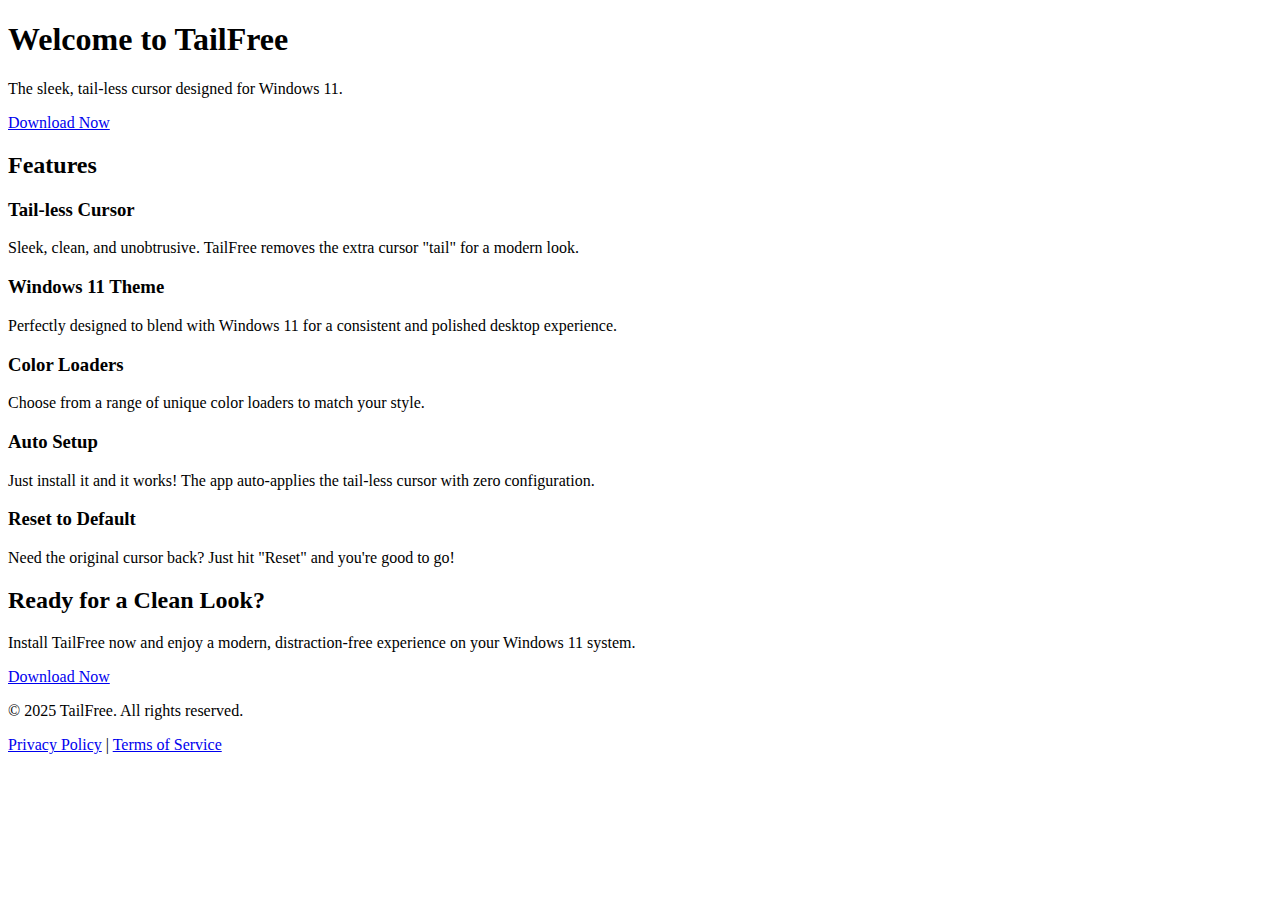
==== index.html @ 6e9a43a1 "Create index.html" ====
<!DOCTYPE html>
<html lang="en">
<head>
    <meta charset="UTF-8">
    <meta name="viewport" content="width=device-width, initial-scale=1.0">
    <meta http-equiv="X-UA-Compatible" content="ie=edge">
    <title>TailFree - Tail-less Cursor for Windows 11</title>
    <link rel="stylesheet" href="styles.css">
</head>
<body>
    <!-- Header Section -->
    <header class="header">
        <div class="container">
            <h1>Welcome to TailFree</h1>
            <p>The sleek, tail-less cursor designed for Windows 11.</p>
            <a href="https://tailfree.pages.dev/downloads" class="cta-button">Download Now</a>
        </div>
    </header>

    <!-- Features Section -->
    <section id="features" class="features">
        <div class="container">
            <h2>Features</h2>
            <div class="feature-list">
                <div class="feature">
                    <h3>Tail-less Cursor</h3>
                    <p>Sleek, clean, and unobtrusive. TailFree removes the extra cursor "tail" for a modern look.</p>
                </div>
                <div class="feature">
                    <h3>Windows 11 Theme</h3>
                    <p>Perfectly designed to blend with Windows 11 for a consistent and polished desktop experience.</p>
                </div>
                <div class="feature">
                    <h3>Color Loaders</h3>
                    <p>Choose from a range of unique color loaders to match your style.</p>
                </div>
                <div class="feature">
                    <h3>Auto Setup</h3>
                    <p>Just install it and it works! The app auto-applies the tail-less cursor with zero configuration.</p>
                </div>
                <div class="feature">
                    <h3>Reset to Default</h3>
                    <p>Need the original cursor back? Just hit "Reset" and you're good to go!</p>
                </div>
            </div>
        </div>
    </section>

    <!-- Call to Action Section -->
    <section id="download" class="download">
        <div class="container">
            <h2>Ready for a Clean Look?</h2>
            <p>Install TailFree now and enjoy a modern, distraction-free experience on your Windows 11 system.</p>
            <a href="https://tailfree.pages.dev/downloads" class="cta-button">Download Now</a>
        </div>
    </section>

    <!-- Footer Section -->
    <footer class="footer">
        <div class="container">
            <p>&copy; 2025 TailFree. All rights reserved.</p>
            <p><a href="https://tailfree.pages.dev/privacy-policy">Privacy Policy</a> | <a href="https://tailfree.pages.dev/terms">Terms of Service</a></p>
        </div>
    </footer>
</body>
</html>
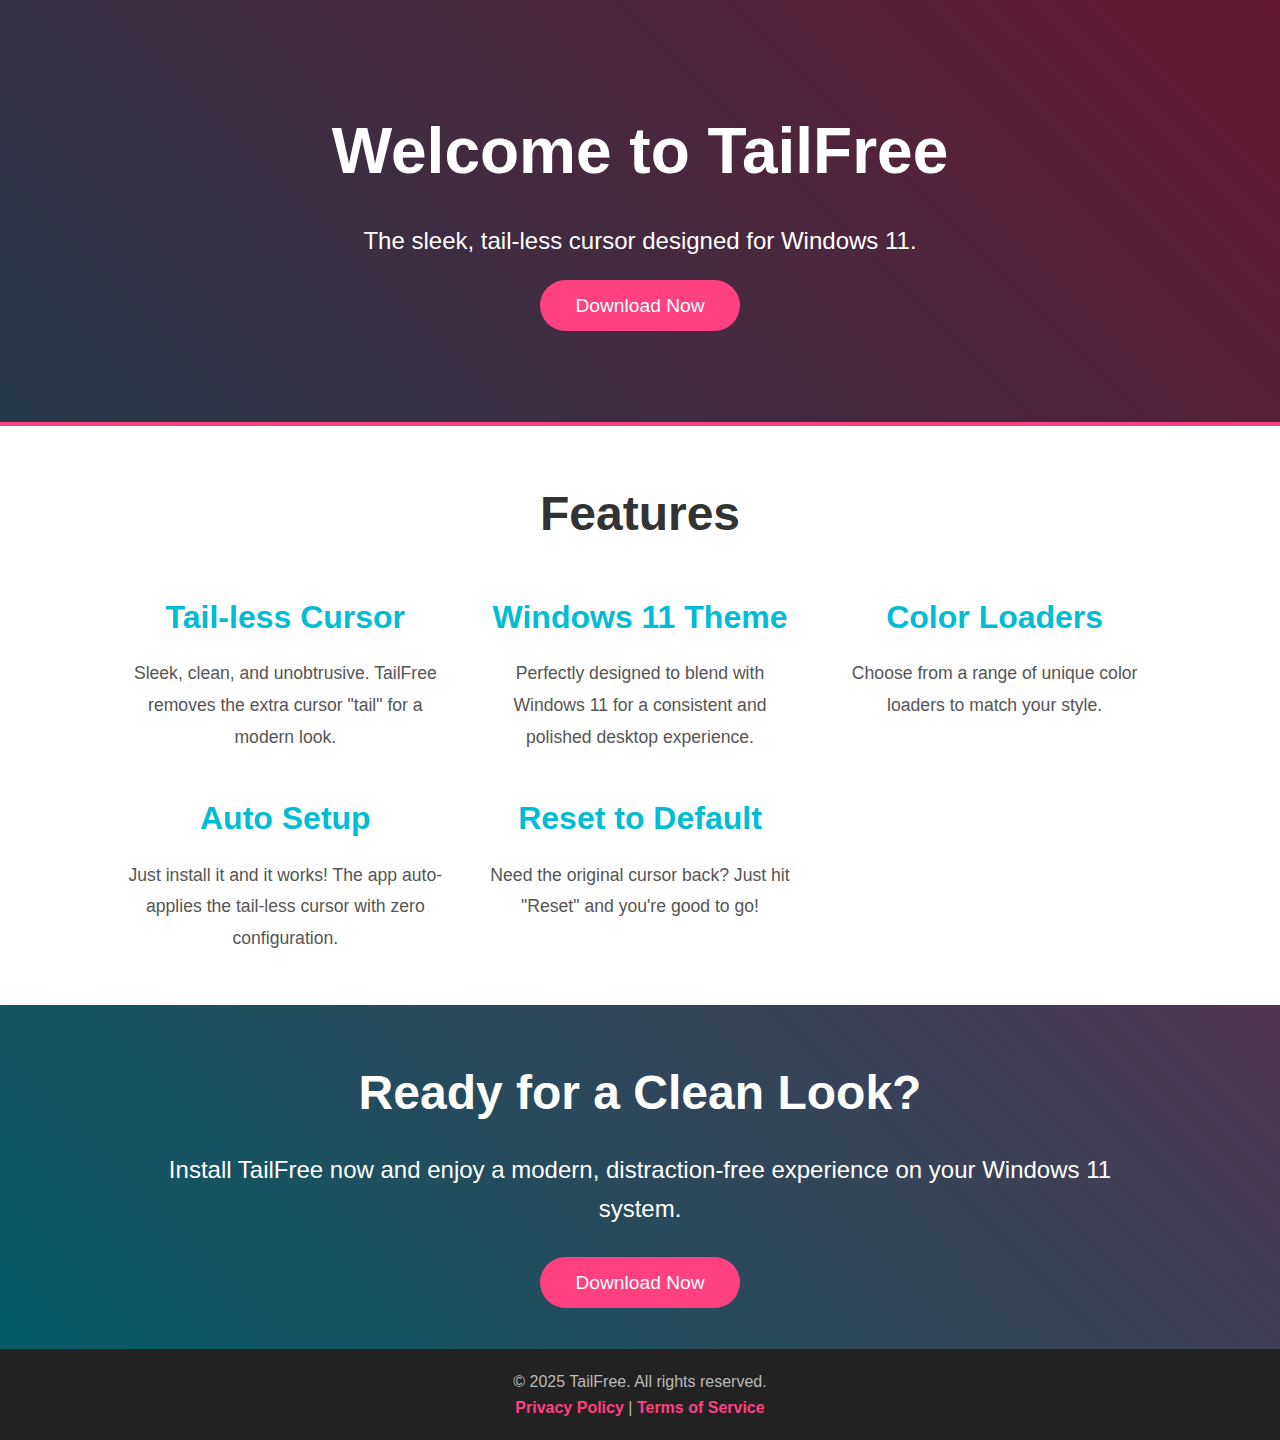
==== commit 92d44c4a: "Update index.html" ====
--- a/index.html
+++ b/index.html
@@ -9,7 +9,7 @@
 </head>
 <body>
     <!-- Header Section -->
-    <header class="header">
+    <header class="header fade-in">
         <div class="container">
             <h1>Welcome to TailFree</h1>
             <p>The sleek, tail-less cursor designed for Windows 11.</p>
@@ -18,27 +18,27 @@
     </header>
 
     <!-- Features Section -->
-    <section id="features" class="features">
+    <section id="features" class="features fade-in">
         <div class="container">
             <h2>Features</h2>
             <div class="feature-list">
-                <div class="feature">
+                <div class="feature fade-up">
                     <h3>Tail-less Cursor</h3>
                     <p>Sleek, clean, and unobtrusive. TailFree removes the extra cursor "tail" for a modern look.</p>
                 </div>
-                <div class="feature">
+                <div class="feature fade-up">
                     <h3>Windows 11 Theme</h3>
                     <p>Perfectly designed to blend with Windows 11 for a consistent and polished desktop experience.</p>
                 </div>
-                <div class="feature">
+                <div class="feature fade-up">
                     <h3>Color Loaders</h3>
                     <p>Choose from a range of unique color loaders to match your style.</p>
                 </div>
-                <div class="feature">
+                <div class="feature fade-up">
                     <h3>Auto Setup</h3>
                     <p>Just install it and it works! The app auto-applies the tail-less cursor with zero configuration.</p>
                 </div>
-                <div class="feature">
+                <div class="feature fade-up">
                     <h3>Reset to Default</h3>
                     <p>Need the original cursor back? Just hit "Reset" and you're good to go!</p>
                 </div>
@@ -47,7 +47,7 @@
     </section>
 
     <!-- Call to Action Section -->
-    <section id="download" class="download">
+    <section id="download" class="download fade-in">
         <div class="container">
             <h2>Ready for a Clean Look?</h2>
             <p>Install TailFree now and enjoy a modern, distraction-free experience on your Windows 11 system.</p>
@@ -56,11 +56,13 @@
     </section>
 
     <!-- Footer Section -->
-    <footer class="footer">
+    <footer class="footer fade-in">
         <div class="container">
             <p>&copy; 2025 TailFree. All rights reserved.</p>
             <p><a href="https://tailfree.pages.dev/privacy-policy">Privacy Policy</a> | <a href="https://tailfree.pages.dev/terms">Terms of Service</a></p>
         </div>
     </footer>
+
+    <script src="script.js"></script>
 </body>
 </html>
--- a/styles.css
+++ b/styles.css
@@ -0,0 +1,143 @@
+/* Global Reset */
+* {
+    margin: 0;
+    padding: 0;
+    box-sizing: border-box;
+    font-family: 'Arial', sans-serif;
+}
+
+body {
+    background: linear-gradient(45deg, #00bcd4, #ff4081); /* Gradient background */
+    color: white;
+    text-align: center;
+    font-size: 16px;
+    line-height: 1.6;
+}
+
+/* Container */
+.container {
+    width: 80%;
+    max-width: 1200px;
+    margin: 0 auto;
+}
+
+/* Header */
+.header {
+    background-color: rgba(0, 0, 0, 0.6); /* Dark semi-transparent overlay */
+    padding: 100px 0;
+    border-bottom: 4px solid #ff4081;
+}
+
+.header h1 {
+    font-size: 4rem;
+    margin-bottom: 20px;
+    color: #fff;
+}
+
+.header p {
+    font-size: 1.5rem;
+    margin-bottom: 30px;
+}
+
+.cta-button {
+    background: #ff4081;
+    color: white;
+    padding: 15px 35px;
+    font-size: 1.2rem;
+    text-decoration: none;
+    border-radius: 30px;
+    transition: background 0.3s ease, transform 0.3s ease;
+}
+
+.cta-button:hover {
+    background: #ff80ab;
+    transform: scale(1.05);
+}
+
+/* Features Section */
+.features {
+    background: #fff;
+    color: #333;
+    padding: 50px 0;
+}
+
+.features h2 {
+    font-size: 3rem;
+    margin-bottom: 40px;
+}
+
+.feature-list {
+    display: grid;
+    grid-template-columns: repeat(auto-fill, minmax(250px, 1fr));
+    gap: 40px;
+}
+
+.feature h3 {
+    font-size: 2rem;
+    color: #00bcd4;
+    margin-bottom: 15px;
+}
+
+.feature p {
+    font-size: 1.1rem;
+    line-height: 1.8;
+    color: #555;
+}
+
+/* Download Section */
+.download {
+    background: rgba(0, 0, 0, 0.5);
+    padding: 50px 0;
+    color: white;
+}
+
+.download h2 {
+    font-size: 3rem;
+    margin-bottom: 20px;
+}
+
+.download p {
+    font-size: 1.5rem;
+    margin-bottom: 40px;
+}
+
+/* Footer Section */
+.footer {
+    background-color: #222;
+    padding: 20px 0;
+    color: #bbb;
+}
+
+.footer a {
+    color: #ff4081;
+    text-decoration: none;
+    font-weight: bold;
+}
+
+.footer a:hover {
+    color: #ff80ab;
+}
+
+/* Responsive */
+@media (max-width: 768px) {
+    .header h1 {
+        font-size: 2.5rem;
+    }
+
+    .header p {
+        font-size: 1.2rem;
+    }
+
+    .cta-button {
+        font-size: 1rem;
+        padding: 12px 30px;
+    }
+
+    .feature h3 {
+        font-size: 1.5rem;
+    }
+
+    .feature p {
+        font-size: 1rem;
+    }
+}
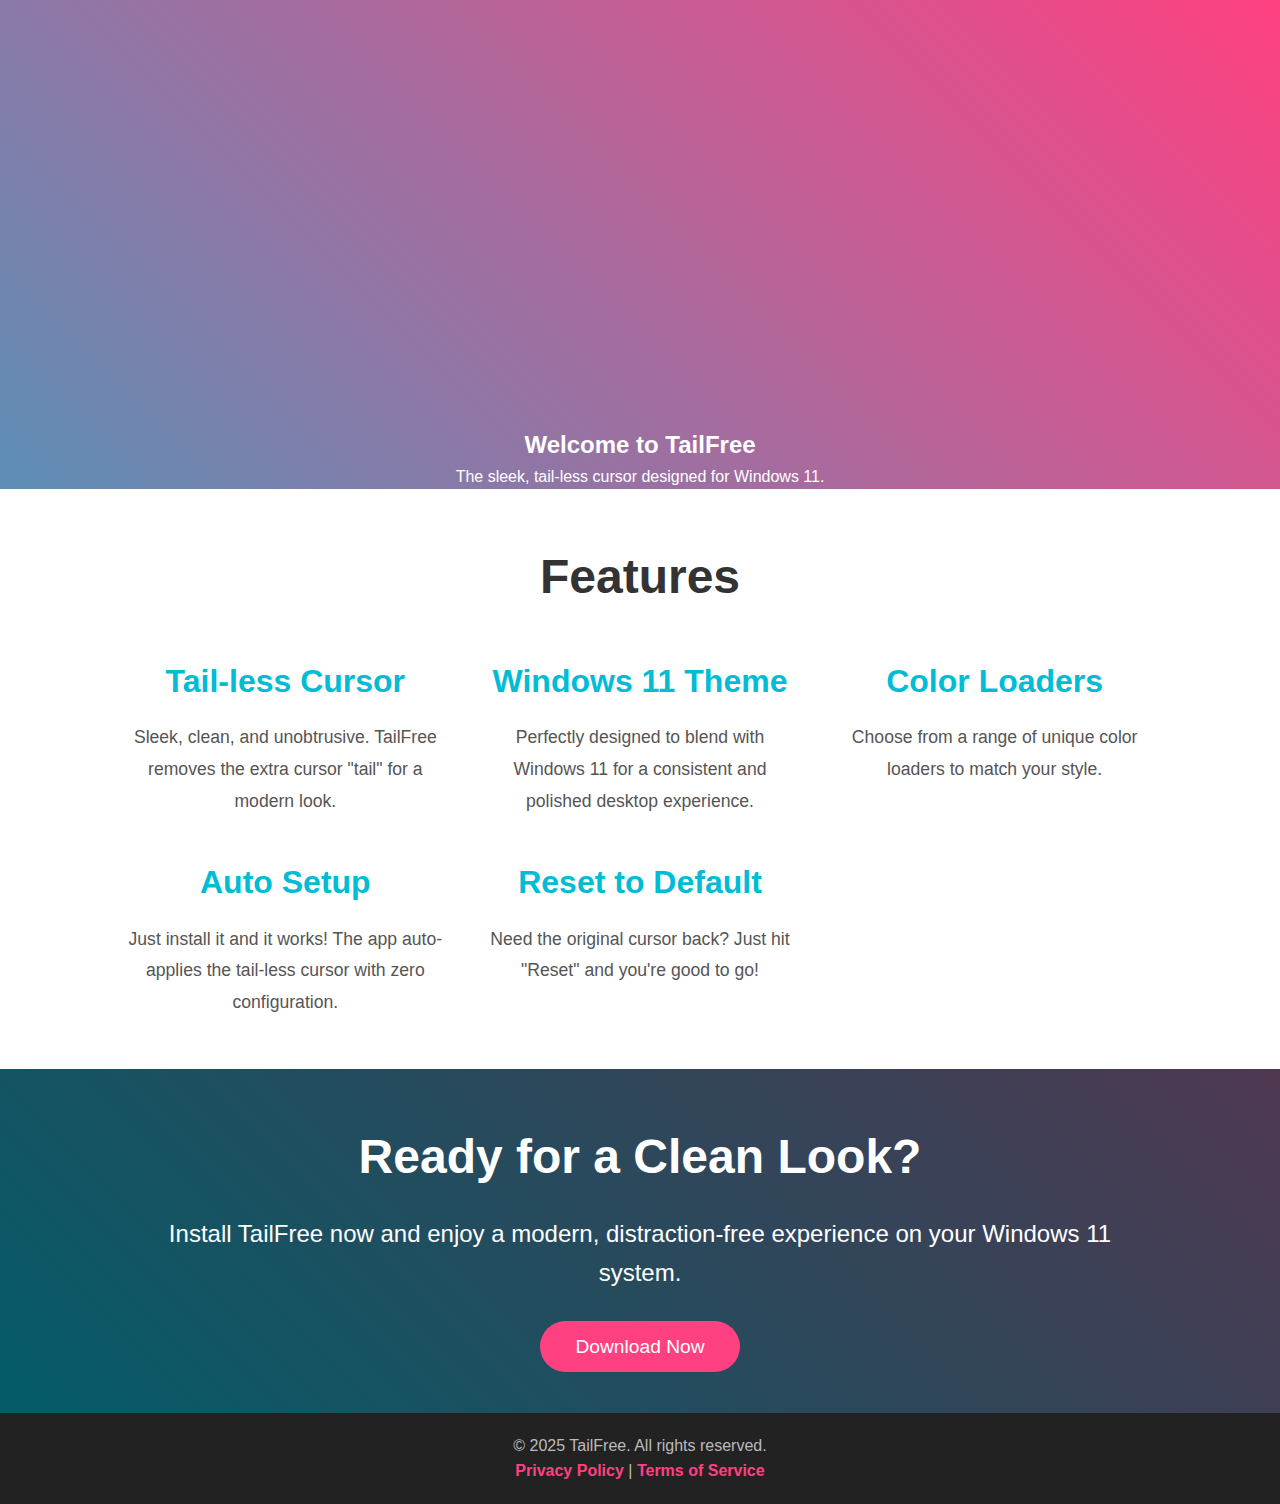
==== commit f456762a: "Update index.html" ====
--- a/index.html
+++ b/index.html
@@ -13,9 +13,17 @@
         <div class="container">
             <h1>Welcome to TailFree</h1>
             <p>The sleek, tail-less cursor designed for Windows 11.</p>
-            <a href="https://tailfree.pages.dev/downloads" class="cta-button">Download Now</a>
+            <a href="downloads.html" class="cta-button">Download Now</a>
         </div>
     </header>
+
+    <!-- Typing Effect Section -->
+    <section id="typing-effect" class="typing-effect">
+        <div class="container">
+            <h2 class="typing-text">Welcome to TailFree</h2>
+            <p class="typing-description">The sleek, tail-less cursor designed for Windows 11.</p>
+        </div>
+    </section>
 
     <!-- Features Section -->
     <section id="features" class="features fade-in">
@@ -51,7 +59,7 @@
         <div class="container">
             <h2>Ready for a Clean Look?</h2>
             <p>Install TailFree now and enjoy a modern, distraction-free experience on your Windows 11 system.</p>
-            <a href="https://tailfree.pages.dev/downloads" class="cta-button">Download Now</a>
+            <a href="downloads.html" class="cta-button">Download Now</a>
         </div>
     </section>
 
@@ -59,7 +67,7 @@
     <footer class="footer fade-in">
         <div class="container">
             <p>&copy; 2025 TailFree. All rights reserved.</p>
-            <p><a href="https://tailfree.pages.dev/privacy-policy">Privacy Policy</a> | <a href="https://tailfree.pages.dev/terms">Terms of Service</a></p>
+            <p><a href="privacy-policy.html">Privacy Policy</a> | <a href="terms.html">Terms of Service</a></p>
         </div>
     </footer>
 
--- a/styles.css
+++ b/styles.css
@@ -12,6 +12,8 @@
     text-align: center;
     font-size: 16px;
     line-height: 1.6;
+    overflow-x: hidden; /* Prevents horizontal scroll */
+    scroll-behavior: smooth; /* Smooth scrolling */
 }
 
 /* Container */
@@ -26,6 +28,8 @@
     background-color: rgba(0, 0, 0, 0.6); /* Dark semi-transparent overlay */
     padding: 100px 0;
     border-bottom: 4px solid #ff4081;
+    transform: translateY(-30px); /* Starting position for animation */
+    opacity: 0; /* Starting opacity for animation */
 }
 
 .header h1 {
@@ -46,12 +50,13 @@
     font-size: 1.2rem;
     text-decoration: none;
     border-radius: 30px;
-    transition: background 0.3s ease, transform 0.3s ease;
+    transition: background 0.3s ease, transform 0.3s ease, box-shadow 0.3s ease;
 }
 
 .cta-button:hover {
     background: #ff80ab;
     transform: scale(1.05);
+    box-shadow: 0 4px 12px rgba(255, 64, 129, 0.5);
 }
 
 /* Features Section */
@@ -82,6 +87,12 @@
     font-size: 1.1rem;
     line-height: 1.8;
     color: #555;
+    transition: transform 0.3s ease, box-shadow 0.3s ease;
+}
+
+.feature:hover {
+    transform: translateY(-10px);
+    box-shadow: 0 4px 20px rgba(0, 188, 212, 0.3);
 }
 
 /* Download Section */
@@ -118,6 +129,45 @@
     color: #ff80ab;
 }
 
+/* Animations */
+.fade-in {
+    animation: fadeIn 1s forwards;
+}
+
+.fade-up {
+    animation: fadeUp 1s ease-in-out forwards;
+}
+
+/* Fade-in animation */
+@keyframes fadeIn {
+    from {
+        opacity: 0;
+        transform: translateY(30px);
+    }
+    to {
+        opacity: 1;
+        transform: translateY(0);
+    }
+}
+
+/* Fade-up animation for features */
+@keyframes fadeUp {
+    from {
+        opacity: 0;
+        transform: translateY(30px);
+    }
+    to {
+        opacity: 1;
+        transform: translateY(0);
+    }
+}
+
+/* Hover Effects for Features */
+.feature:hover {
+    transform: translateY(-10px);
+    box-shadow: 0 4px 20px rgba(0, 188, 212, 0.3);
+}
+
 /* Responsive */
 @media (max-width: 768px) {
     .header h1 {
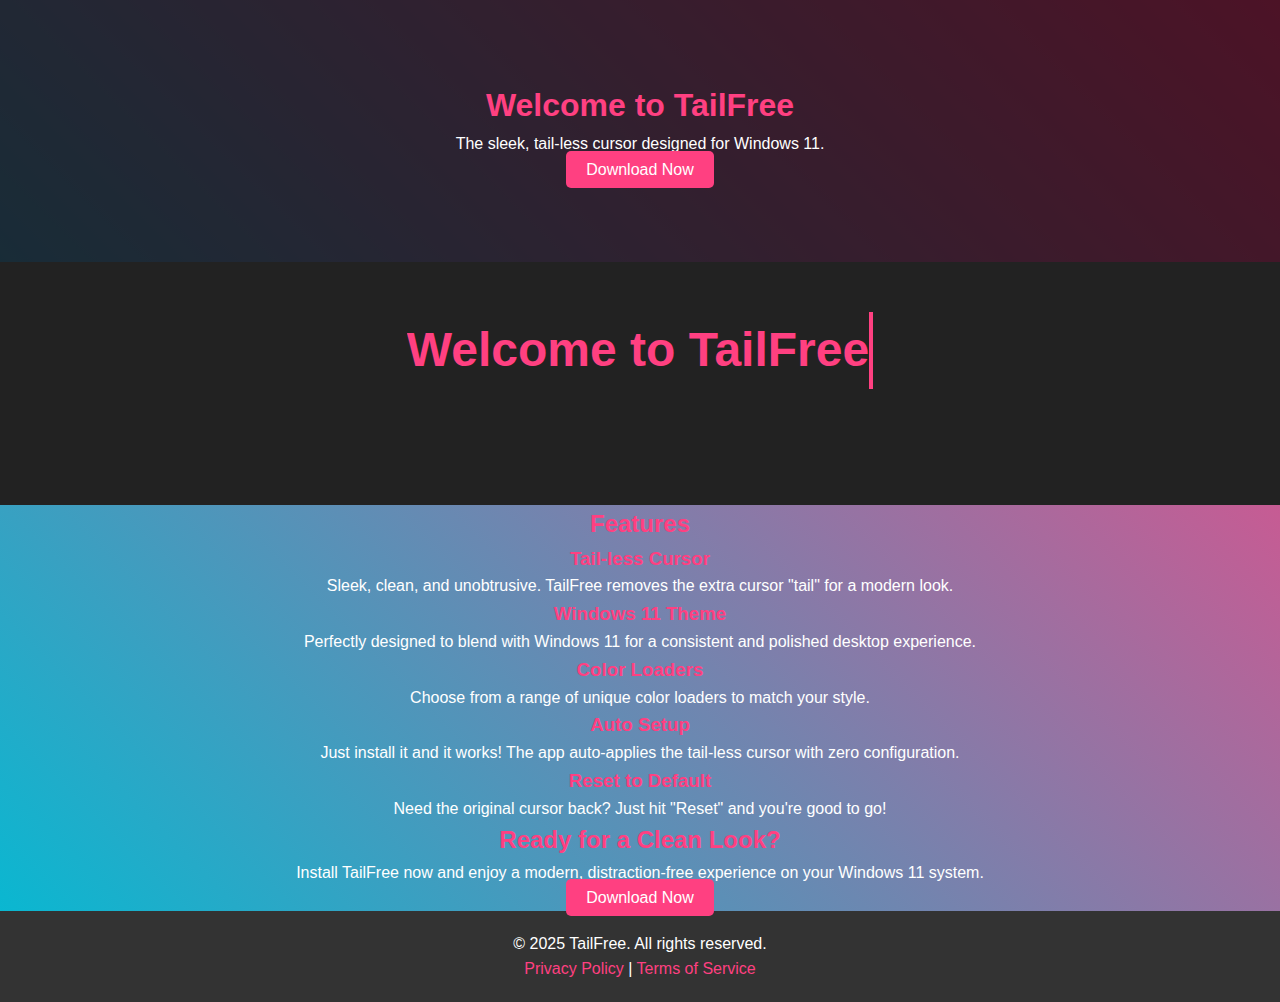
==== commit 2a32c38d: "Update index.html" ====
--- a/index.html
+++ b/index.html
@@ -5,7 +5,7 @@
     <meta name="viewport" content="width=device-width, initial-scale=1.0">
     <meta http-equiv="X-UA-Compatible" content="ie=edge">
     <title>TailFree - Tail-less Cursor for Windows 11</title>
-    <link rel="stylesheet" href="styles.css">
+    <link rel="stylesheet" href="/styles.css">
 </head>
 <body>
     <!-- Header Section -->
@@ -13,7 +13,7 @@
         <div class="container">
             <h1>Welcome to TailFree</h1>
             <p>The sleek, tail-less cursor designed for Windows 11.</p>
-            <a href="downloads.html" class="cta-button">Download Now</a>
+            <a href="/downloads/" class="cta-button">Download Now</a>
         </div>
     </header>
 
@@ -59,7 +59,7 @@
         <div class="container">
             <h2>Ready for a Clean Look?</h2>
             <p>Install TailFree now and enjoy a modern, distraction-free experience on your Windows 11 system.</p>
-            <a href="downloads.html" class="cta-button">Download Now</a>
+            <a href="/downloads/" class="cta-button">Download Now</a>
         </div>
     </section>
 
@@ -67,10 +67,10 @@
     <footer class="footer fade-in">
         <div class="container">
             <p>&copy; 2025 TailFree. All rights reserved.</p>
-            <p><a href="privacy-policy.html">Privacy Policy</a> | <a href="terms.html">Terms of Service</a></p>
+            <p><a href="/privacy-policy/">Privacy Policy</a> | <a href="/terms/">Terms of Service</a></p>
         </div>
     </footer>
 
-    <script src="script.js"></script>
+    <script src="/script.js"></script>
 </body>
 </html>
--- a/styles.css
+++ b/styles.css
@@ -1,4 +1,4 @@
-/* Global Reset */
+/* Global Styles */
 * {
     margin: 0;
     padding: 0;
@@ -7,187 +7,106 @@
 }
 
 body {
-    background: linear-gradient(45deg, #00bcd4, #ff4081); /* Gradient background */
+    background: linear-gradient(45deg, #00bcd4, #ff4081);
     color: white;
     text-align: center;
     font-size: 16px;
     line-height: 1.6;
-    overflow-x: hidden; /* Prevents horizontal scroll */
-    scroll-behavior: smooth; /* Smooth scrolling */
+    overflow-x: hidden;
+    scroll-behavior: smooth;
 }
 
-/* Container */
 .container {
     width: 80%;
-    max-width: 1200px;
     margin: 0 auto;
+}
+
+h1, h2, h3 {
+    color: #ff4081;
+}
+
+a {
+    text-decoration: none;
+    color: #fff;
 }
 
 /* Header */
 .header {
-    background-color: rgba(0, 0, 0, 0.6); /* Dark semi-transparent overlay */
-    padding: 100px 0;
-    border-bottom: 4px solid #ff4081;
-    transform: translateY(-30px); /* Starting position for animation */
-    opacity: 0; /* Starting opacity for animation */
-}
-
-.header h1 {
-    font-size: 4rem;
-    margin-bottom: 20px;
-    color: #fff;
-}
-
-.header p {
-    font-size: 1.5rem;
-    margin-bottom: 30px;
+    padding: 80px 0;
+    background: rgba(0, 0, 0, 0.7);
 }
 
 .cta-button {
-    background: #ff4081;
-    color: white;
-    padding: 15px 35px;
-    font-size: 1.2rem;
-    text-decoration: none;
-    border-radius: 30px;
-    transition: background 0.3s ease, transform 0.3s ease, box-shadow 0.3s ease;
+    padding: 10px 20px;
+    background-color: #ff4081;
+    border: none;
+    border-radius: 5px;
+    cursor: pointer;
+    font-size: 16px;
 }
 
 .cta-button:hover {
-    background: #ff80ab;
-    transform: scale(1.05);
-    box-shadow: 0 4px 12px rgba(255, 64, 129, 0.5);
+    background-color: #e63946;
 }
 
-/* Features Section */
-.features {
-    background: #fff;
-    color: #333;
+/* Typing Effect Section */
+.typing-effect {
     padding: 50px 0;
+    background: #222;
+    color: white;
+    text-align: center;
 }
 
-.features h2 {
+.typing-text {
     font-size: 3rem;
-    margin-bottom: 40px;
+    font-weight: bold;
+    color: #ff4081;
+    white-space: nowrap;
+    overflow: hidden;
+    display: inline-block;
+    border-right: 4px solid #ff4081;
+    animation: typing 3s steps(30) 1s forwards, blink 0.75s step-end infinite;
 }
 
-.feature-list {
-    display: grid;
-    grid-template-columns: repeat(auto-fill, minmax(250px, 1fr));
-    gap: 40px;
+.typing-description {
+    font-size: 1.5rem;
+    color: #bbb;
+    margin-top: 20px;
+    opacity: 0;
+    animation: fadeIn 1s forwards 2s;
 }
 
-.feature h3 {
-    font-size: 2rem;
-    color: #00bcd4;
-    margin-bottom: 15px;
+/* Typing Animation */
+@keyframes typing {
+    from {
+        width: 0;
+    }
+    to {
+        width: 100%;
+    }
 }
 
-.feature p {
-    font-size: 1.1rem;
-    line-height: 1.8;
-    color: #555;
-    transition: transform 0.3s ease, box-shadow 0.3s ease;
+@keyframes blink {
+    50% {
+        border-color: transparent;
+    }
 }
 
-.feature:hover {
-    transform: translateY(-10px);
-    box-shadow: 0 4px 20px rgba(0, 188, 212, 0.3);
-}
-
-/* Download Section */
-.download {
-    background: rgba(0, 0, 0, 0.5);
-    padding: 50px 0;
-    color: white;
-}
-
-.download h2 {
-    font-size: 3rem;
-    margin-bottom: 20px;
-}
-
-.download p {
-    font-size: 1.5rem;
-    margin-bottom: 40px;
-}
-
-/* Footer Section */
-.footer {
-    background-color: #222;
-    padding: 20px 0;
-    color: #bbb;
-}
-
-.footer a {
-    color: #ff4081;
-    text-decoration: none;
-    font-weight: bold;
-}
-
-.footer a:hover {
-    color: #ff80ab;
-}
-
-/* Animations */
-.fade-in {
-    animation: fadeIn 1s forwards;
-}
-
-.fade-up {
-    animation: fadeUp 1s ease-in-out forwards;
-}
-
-/* Fade-in animation */
 @keyframes fadeIn {
     from {
         opacity: 0;
-        transform: translateY(30px);
     }
     to {
         opacity: 1;
-        transform: translateY(0);
     }
 }
 
-/* Fade-up animation for features */
-@keyframes fadeUp {
-    from {
-        opacity: 0;
-        transform: translateY(30px);
-    }
-    to {
-        opacity: 1;
-        transform: translateY(0);
-    }
+/* Footer */
+.footer {
+    padding: 20px 0;
+    background: #333;
+    color: #fff;
 }
-
-/* Hover Effects for Features */
-.feature:hover {
-    transform: translateY(-10px);
-    box-shadow: 0 4px 20px rgba(0, 188, 212, 0.3);
+.footer a {
+    color: #ff4081;
 }
-
-/* Responsive */
-@media (max-width: 768px) {
-    .header h1 {
-        font-size: 2.5rem;
-    }
-
-    .header p {
-        font-size: 1.2rem;
-    }
-
-    .cta-button {
-        font-size: 1rem;
-        padding: 12px 30px;
-    }
-
-    .feature h3 {
-        font-size: 1.5rem;
-    }
-
-    .feature p {
-        font-size: 1rem;
-    }
-}
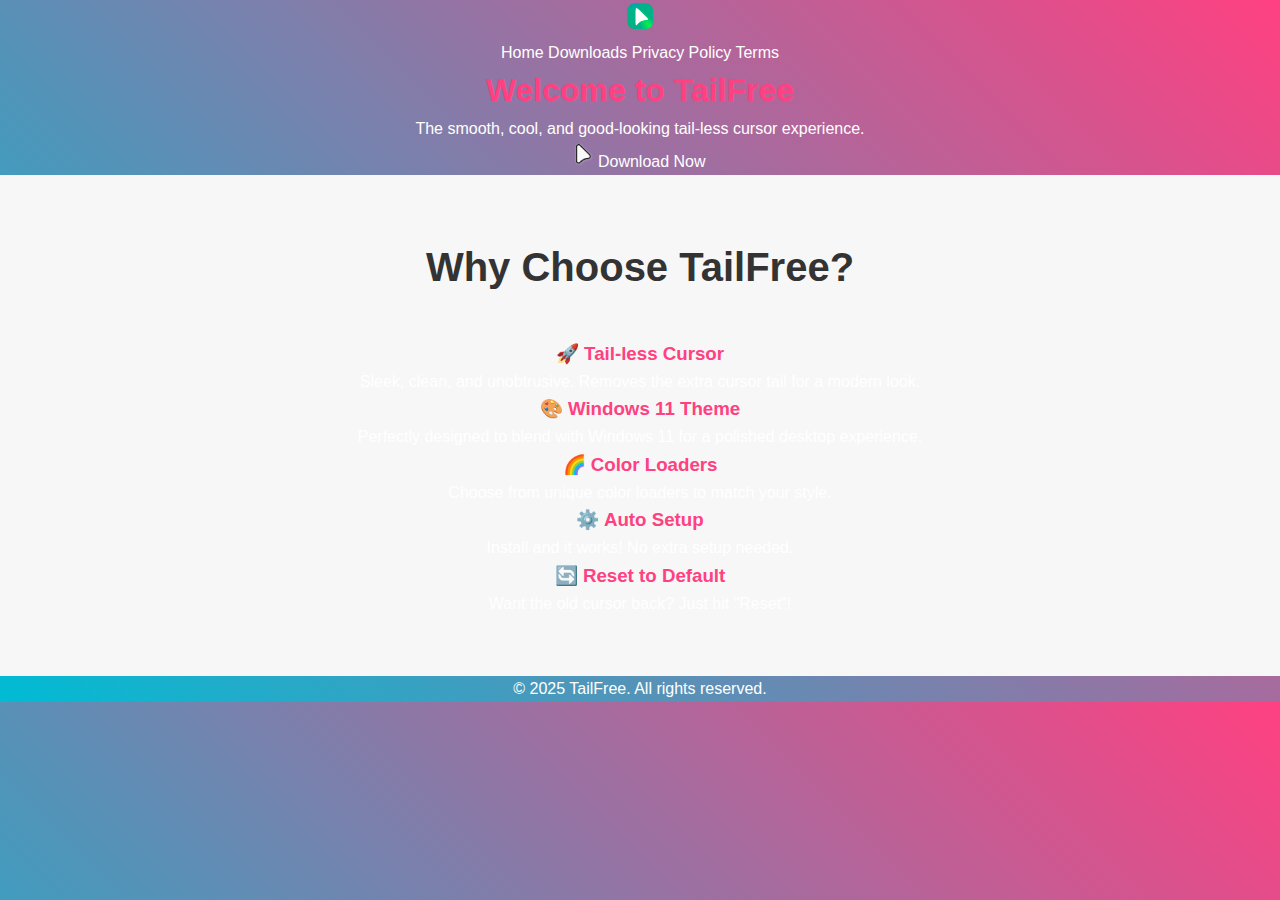
==== commit b0cf60d7: "Cursors Upload, Website Remastered" ====
--- a/index.html
+++ b/index.html
@@ -3,74 +3,55 @@
 <head>
     <meta charset="UTF-8">
     <meta name="viewport" content="width=device-width, initial-scale=1.0">
-    <meta http-equiv="X-UA-Compatible" content="ie=edge">
-    <title>TailFree - Tail-less Cursor for Windows 11</title>
-    <link rel="stylesheet" href="/styles.css">
+    <title>TailFree - Smooth & Cool Cursor</title>
+    <link rel="stylesheet" href="styles.css">
+    <link rel="Icon" href="/assets/favicon.png">
 </head>
 <body>
-    <!-- Header Section -->
-    <header class="header fade-in">
-        <div class="container">
-            <h1>Welcome to TailFree</h1>
-            <p>The sleek, tail-less cursor designed for Windows 11.</p>
-            <a href="/downloads/" class="cta-button">Download Now</a>
-        </div>
+    <header>
+        <img src="assets/favicon.png" alt="TailFree Logo" class="logo" width="32px" height="32px">
+        <nav>
+            <a href="/">Home</a>
+            <a href="/downloads/">Downloads</a>
+            <a href="/privacy-policy/">Privacy Policy</a>
+            <a href="/terms-of-use/">Terms</a>
+            <a></a><br>
+        </nav>
     </header>
 
-    <!-- Typing Effect Section -->
-    <section id="typing-effect" class="typing-effect">
-        <div class="container">
-            <h2 class="typing-text">Welcome to TailFree</h2>
-            <p class="typing-description">The sleek, tail-less cursor designed for Windows 11.</p>
-        </div>
-    </section>
+    <main>
+        <h1 class="fade-in">Welcome to TailFree</h1>
+        <p class="fade-in">The smooth, cool, and good-looking tail-less cursor experience.</p>
+        <img src="assets/pointer.png" alt="Cursor Preview" class="fade-in cursor-preview">
+        <a href="/downloads/" class="btn">Download Now</a>
 
-    <!-- Features Section -->
-    <section id="features" class="features fade-in">
-        <div class="container">
-            <h2>Features</h2>
-            <div class="feature-list">
-                <div class="feature fade-up">
-                    <h3>Tail-less Cursor</h3>
-                    <p>Sleek, clean, and unobtrusive. TailFree removes the extra cursor "tail" for a modern look.</p>
-                </div>
-                <div class="feature fade-up">
-                    <h3>Windows 11 Theme</h3>
-                    <p>Perfectly designed to blend with Windows 11 for a consistent and polished desktop experience.</p>
-                </div>
-                <div class="feature fade-up">
-                    <h3>Color Loaders</h3>
-                    <p>Choose from a range of unique color loaders to match your style.</p>
-                </div>
-                <div class="feature fade-up">
-                    <h3>Auto Setup</h3>
-                    <p>Just install it and it works! The app auto-applies the tail-less cursor with zero configuration.</p>
-                </div>
-                <div class="feature fade-up">
-                    <h3>Reset to Default</h3>
-                    <p>Need the original cursor back? Just hit "Reset" and you're good to go!</p>
-                </div>
+        <section class="features fade-in">
+            <h2>Why Choose TailFree?</h2>
+            <div class="feature-box">
+                <h3>🚀 Tail-less Cursor</h3>
+                <p>Sleek, clean, and unobtrusive. Removes the extra cursor tail for a modern look.</p>
             </div>
-        </div>
-    </section>
+            <div class="feature-box">
+                <h3>🎨 Windows 11 Theme</h3>
+                <p>Perfectly designed to blend with Windows 11 for a polished desktop experience.</p>
+            </div>
+            <div class="feature-box">
+                <h3>🌈 Color Loaders</h3>
+                <p>Choose from unique color loaders to match your style.</p>
+            </div>
+            <div class="feature-box">
+                <h3>⚙️ Auto Setup</h3>
+                <p>Install and it works! No extra setup needed.</p>
+            </div>
+            <div class="feature-box">
+                <h3>🔄 Reset to Default</h3>
+                <p>Want the old cursor back? Just hit "Reset"!</p>
+            </div>
+        </section>
+    </main>
 
-    <!-- Call to Action Section -->
-    <section id="download" class="download fade-in">
-        <div class="container">
-            <h2>Ready for a Clean Look?</h2>
-            <p>Install TailFree now and enjoy a modern, distraction-free experience on your Windows 11 system.</p>
-            <a href="/downloads/" class="cta-button">Download Now</a>
-        </div>
-    </section>
-
-    <!-- Footer Section -->
-    <footer class="footer fade-in">
-        <div class="container">
-            <p>&copy; 2025 TailFree. All rights reserved.</p>
-            <p><a href="/privacy-policy/">Privacy Policy</a> | <a href="/terms/">Terms of Service</a></p>
-        </div>
+    <footer>
+        <p>&copy; 2025 TailFree. All rights reserved.</p>
     </footer>
-
-    <script src="/script.js"></script>
 </body>
 </html>
--- a/styles.css
+++ b/styles.css
@@ -18,6 +18,7 @@
 
 .container {
     width: 80%;
+    max-width: 1200px;
     margin: 0 auto;
 }
 
@@ -30,19 +31,41 @@
     color: #fff;
 }
 
+ul {
+    list-style-type: none;
+    padding: 0;
+}
+
+li {
+    margin: 10px 0;
+}
+
 /* Header */
 .header {
-    padding: 80px 0;
+    padding: 100px 0;
     background: rgba(0, 0, 0, 0.7);
 }
 
+.header h1 {
+    font-size: 3.5rem;
+    margin-bottom: 20px;
+}
+
+.header p {
+    font-size: 1.25rem;
+    color: #ddd;
+    margin-bottom: 30px;
+}
+
 .cta-button {
-    padding: 10px 20px;
+    padding: 12px 25px;
     background-color: #ff4081;
     border: none;
-    border-radius: 5px;
+    border-radius: 8px;
     cursor: pointer;
-    font-size: 16px;
+    font-size: 18px;
+    text-transform: uppercase;
+    transition: background-color 0.3s ease-in-out;
 }
 
 .cta-button:hover {
@@ -51,7 +74,7 @@
 
 /* Typing Effect Section */
 .typing-effect {
-    padding: 50px 0;
+    padding: 60px 0;
     background: #222;
     color: white;
     text-align: center;
@@ -76,7 +99,132 @@
     animation: fadeIn 1s forwards 2s;
 }
 
-/* Typing Animation */
+/* Features Section */
+.features {
+    padding: 60px 0;
+    background: #f7f7f7;
+}
+
+.features h2 {
+    font-size: 2.5rem;
+    color: #333;
+    margin-bottom: 40px;
+}
+
+.feature-list {
+    display: flex;
+    flex-wrap: wrap;
+    justify-content: space-around;
+}
+
+.feature {
+    background: #fff;
+    padding: 30px;
+    margin: 20px;
+    width: 280px;
+    border-radius: 8px;
+    box-shadow: 0 4px 8px rgba(0, 0, 0, 0.1);
+    transition: transform 0.3s ease;
+}
+
+.feature:hover {
+    transform: translateY(-10px);
+}
+
+.feature h3 {
+    font-size: 1.8rem;
+    margin-bottom: 10px;
+}
+
+.feature p {
+    font-size: 1rem;
+    color: #555;
+}
+
+/* Download Section */
+.download {
+    padding: 80px 0;
+    background: #333;
+}
+
+.download h2 {
+    font-size: 2.5rem;
+    color: #ff4081;
+    margin-bottom: 20px;
+}
+
+.download p {
+    font-size: 1.25rem;
+    color: #ddd;
+    margin-bottom: 40px;
+}
+
+.cta-button {
+    padding: 12px 25px;
+    background-color: #ff4081;
+    border: none;
+    border-radius: 8px;
+    cursor: pointer;
+    font-size: 18px;
+    text-transform: uppercase;
+    transition: background-color 0.3s ease-in-out;
+}
+
+.cta-button:hover {
+    background-color: #e63946;
+}
+
+/* Footer */
+.footer {
+    padding: 30px 0;
+    background: #222;
+    color: #fff;
+    font-size: 0.9rem;
+}
+
+.footer a {
+    color: #ff4081;
+    text-decoration: none;
+}
+
+.footer a:hover {
+    text-decoration: underline;
+}
+
+/* Responsive Styles */
+@media (max-width: 768px) {
+    .header h1 {
+        font-size: 2.5rem;
+    }
+
+    .header p {
+        font-size: 1rem;
+    }
+
+    .features .feature-list {
+        flex-direction: column;
+    }
+
+    .feature {
+        width: 100%;
+        margin: 10px 0;
+    }
+
+    .cta-button {
+        padding: 12px 30px;
+        font-size: 16px;
+    }
+
+    .typing-text {
+        font-size: 2rem;
+    }
+
+    .typing-description {
+        font-size: 1.25rem;
+    }
+}
+
+/* Animations */
 @keyframes typing {
     from {
         width: 0;
@@ -100,13 +248,3 @@
         opacity: 1;
     }
 }
-
-/* Footer */
-.footer {
-    padding: 20px 0;
-    background: #333;
-    color: #fff;
-}
-.footer a {
-    color: #ff4081;
-}
